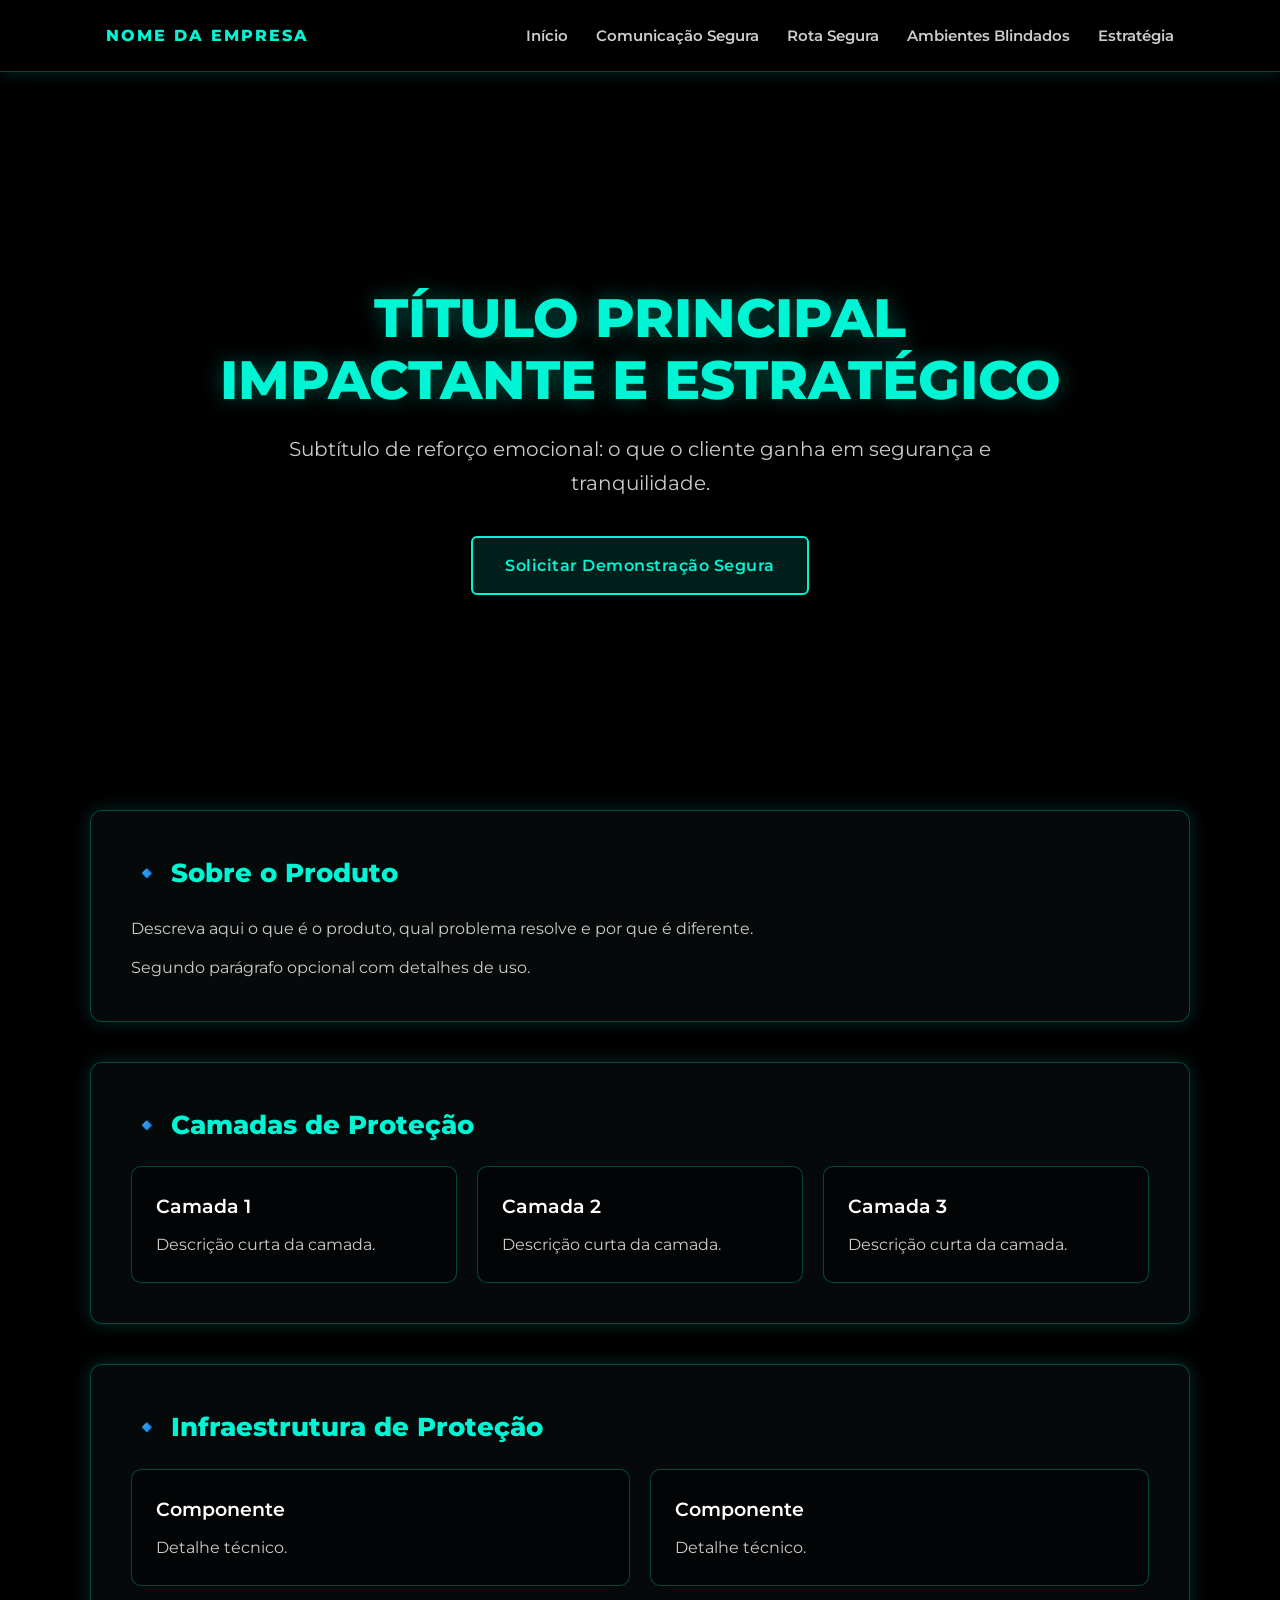
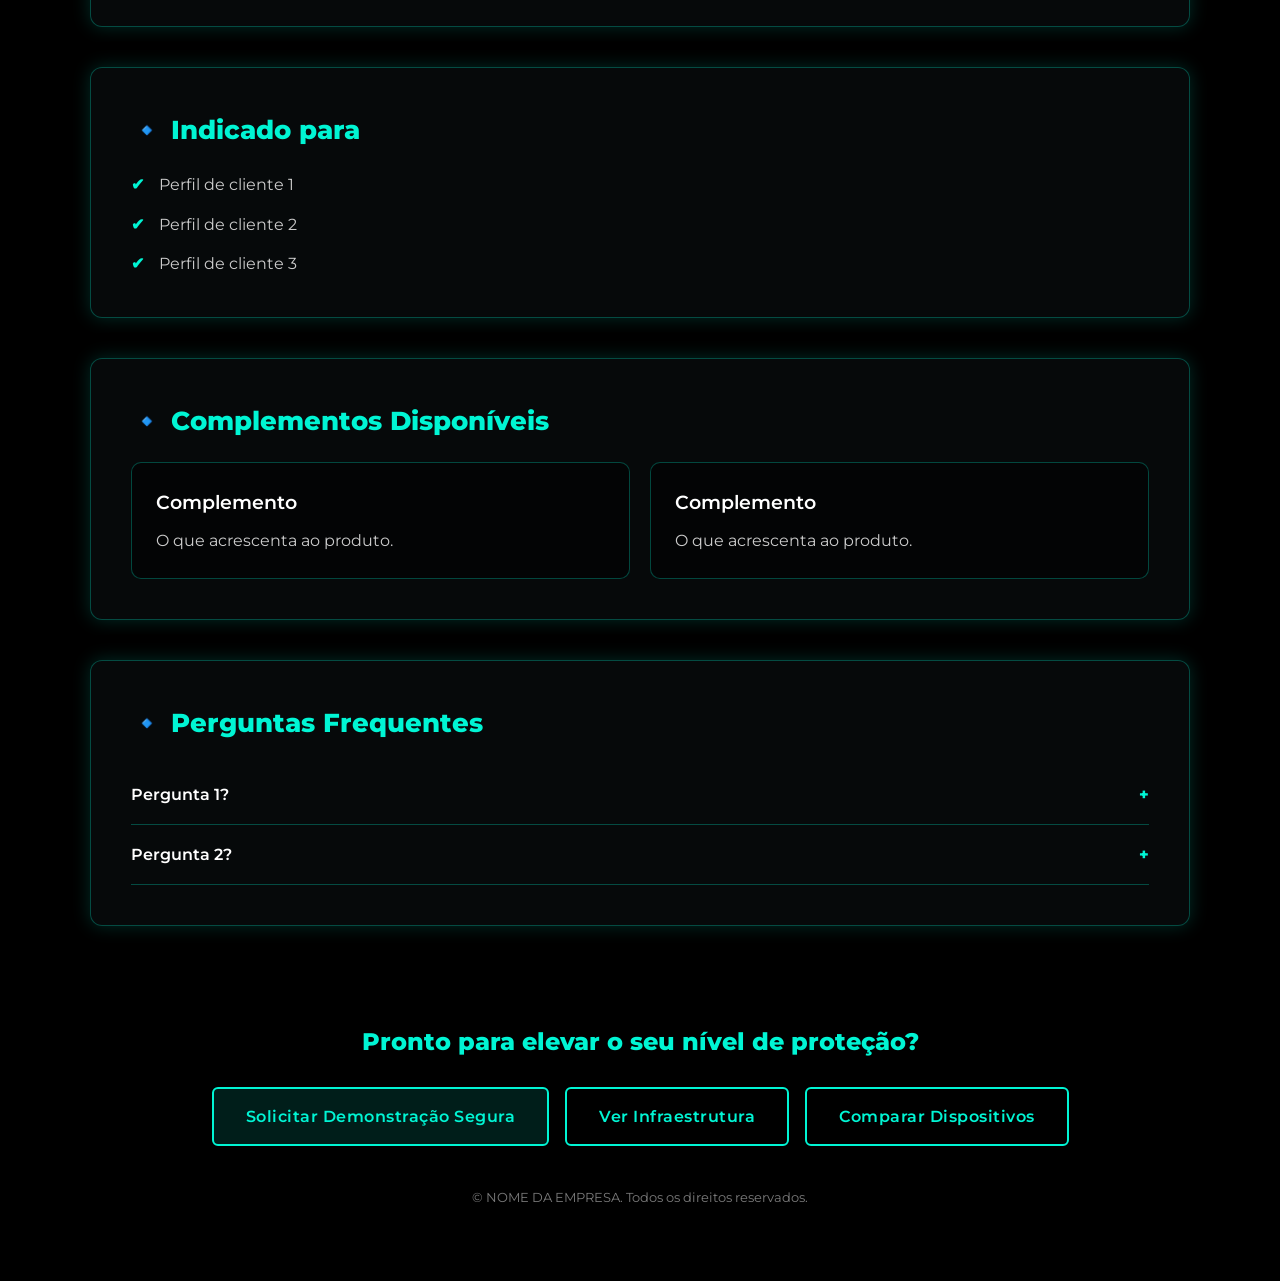
==== produto-base.html @ b9a1b408 "Modelo padrão das páginas de produto com menu fixo HTML base, CSS compartilhado (Montserrat, preto e" ====
<!DOCTYPE html>
<html lang="pt-BR">
<head>
  <meta charset="UTF-8">
  <meta name="viewport" content="width=device-width, initial-scale=1.0">
  <!-- TROCAR: nome do produto -->
  <title>NOME DO PRODUTO | NOME DA EMPRESA</title>
  <meta name="description" content="TROCAR: resumo do produto em uma frase.">

  <link rel="preconnect" href="https://fonts.googleapis.com">
  <link rel="preconnect" href="https://fonts.gstatic.com" crossorigin>
  <link href="https://fonts.googleapis.com/css2?family=Montserrat:wght@400;600;800&display=swap" rel="stylesheet">
  <link rel="stylesheet" href="css/produto.css">
</head>

<!-- TROCAR: imagem de fundo deste produto (ex.: img/fundo_mesh.png) -->
<body style="--fundo: url('img/fundo_nomeproduto.png');">

  <!-- ================= MENU FIXO (igual em todas as páginas) ================= -->
  <header class="menu-fixo">
    <div class="conteudo">
      <a href="index.html" class="logo">NOME DA EMPRESA</a>
      <button class="menu-toggle" aria-label="Abrir menu" aria-expanded="false">☰</button>
      <nav>
        <ul>
          <li><a href="index.html">Início</a></li>
          <li><a href="comunicacao-segura.html">Comunicação Segura</a></li>
          <li><a href="rota-segura.html">Rota Segura</a></li>
          <li><a href="ambientes-blindados.html">Ambientes Blindados</a></li>
          <li><a href="estrategia.html">Estratégia</a></li>
        </ul>
      </nav>
    </div>
  </header>

  <!-- ================= HERO ================= -->
  <section class="hero">
    <h1>TÍTULO PRINCIPAL IMPACTANTE E ESTRATÉGICO</h1>
    <p>Subtítulo de reforço emocional: o que o cliente ganha em segurança e tranquilidade.</p>
    <a href="#contato" class="btn btn-principal">Solicitar Demonstração Segura</a>
  </section>

  <main>
    <!-- ================= SOBRE O PRODUTO ================= -->
    <section class="section sobre">
      <h2>Sobre o Produto</h2>
      <p>Descreva aqui o que é o produto, qual problema resolve e por que é diferente.</p>
      <p>Segundo parágrafo opcional com detalhes de uso.</p>
    </section>

    <!-- ================= CAMADAS DE PROTEÇÃO ================= -->
    <section class="section protecao">
      <h2>Camadas de Proteção</h2>
      <div class="grade">
        <div class="cartao">
          <h3>Camada 1</h3>
          <p>Descrição curta da camada.</p>
        </div>
        <div class="cartao">
          <h3>Camada 2</h3>
          <p>Descrição curta da camada.</p>
        </div>
        <div class="cartao">
          <h3>Camada 3</h3>
          <p>Descrição curta da camada.</p>
        </div>
      </div>
    </section>

    <!-- ================= INFRAESTRUTURA (apague se não existir) ================= -->
    <section class="section infraestrutura" id="infraestrutura">
      <h2>Infraestrutura de Proteção</h2>
      <div class="grade">
        <div class="cartao">
          <h3>Componente</h3>
          <p>Detalhe técnico.</p>
        </div>
        <div class="cartao">
          <h3>Componente</h3>
          <p>Detalhe técnico.</p>
        </div>
      </div>
    </section>

    <!-- ================= INDICADO PARA ================= -->
    <section class="section indicado">
      <h2>Indicado para</h2>
      <ul class="lista-check">
        <li>Perfil de cliente 1</li>
        <li>Perfil de cliente 2</li>
        <li>Perfil de cliente 3</li>
      </ul>
    </section>

    <!-- ================= COMPLEMENTOS (opcional) ================= -->
    <section class="section complementos">
      <h2>Complementos Disponíveis</h2>
      <div class="grade">
        <div class="cartao">
          <h3>Complemento</h3>
          <p>O que acrescenta ao produto.</p>
        </div>
        <div class="cartao">
          <h3>Complemento</h3>
          <p>O que acrescenta ao produto.</p>
        </div>
      </div>
    </section>

    <!-- ================= PERGUNTAS FREQUENTES (opcional) ================= -->
    <section class="section faq">
      <h2>Perguntas Frequentes</h2>
      <details>
        <summary>Pergunta 1?</summary>
        <p>Resposta 1.</p>
      </details>
      <details>
        <summary>Pergunta 2?</summary>
        <p>Resposta 2.</p>
      </details>
    </section>
  </main>

  <!-- ================= RODAPÉ DE AÇÃO ================= -->
  <footer class="cta" id="contato">
    <h2>Pronto para elevar o seu nível de proteção?</h2>
    <div class="botoes">
      <!-- TROCAR: links reais (WhatsApp, formulário, etc.) -->
      <a href="#" class="btn btn-principal">Solicitar Demonstração Segura</a>
      <a href="#infraestrutura" class="btn">Ver Infraestrutura</a>
      <a href="comparar-dispositivos.html" class="btn">Comparar Dispositivos</a>
    </div>
    <small>© NOME DA EMPRESA. Todos os direitos reservados.</small>
  </footer>

  <script>
    // Menu no celular
    const toggle = document.querySelector('.menu-toggle');
    const nav = document.querySelector('.menu-fixo nav');
    toggle.addEventListener('click', () => {
      const aberto = nav.classList.toggle('aberto');
      toggle.setAttribute('aria-expanded', aberto);
    });
    // Destaca automaticamente o link da página atual
    const atual = location.pathname.split('/').pop() || 'index.html';
    document.querySelectorAll('.menu-fixo nav a').forEach(a => {
      if (a.getAttribute('href') === atual) a.classList.add('ativo');
    });
  </script>
</body>
</html>
---- css/produto.css ----
/* =========================================================
   PADRÃO DAS PÁGINAS DE PRODUTO
   Fonte: Montserrat 400/600/800 · Preto + turquesa #00f5d4
   A imagem de fundo de cada produto vem da variável --fundo,
   definida no <body> de cada página.
   ========================================================= */

:root {
  --preto: #000000;
  --texto: #cccccc;
  --titulo: #00f5d4;
  --caixa: rgba(8, 12, 14, 0.78);
  --borda: rgba(0, 245, 212, 0.28);
  --brilho: 0 0 18px rgba(0, 245, 212, 0.18);
  --brilho-forte: 0 0 24px rgba(0, 245, 212, 0.55);
  --altura-menu: 72px;
  --largura: 1100px;
  --fundo: none; /* sobrescrito em cada página */
}

* { box-sizing: border-box; margin: 0; padding: 0; }

html { scroll-behavior: smooth; scroll-padding-top: calc(var(--altura-menu) + 16px); }

body {
  font-family: "Montserrat", Arial, sans-serif;
  font-weight: 400;
  line-height: 1.7;
  color: var(--texto);
  background-color: var(--preto);
  background-image:
    linear-gradient(rgba(0, 0, 0, 0.55), rgba(0, 0, 0, 0.85)),
    var(--fundo);
  background-size: cover;
  background-position: center;
  background-attachment: fixed;
  padding-top: var(--altura-menu);
}

a { color: var(--titulo); }
img { max-width: 100%; display: block; }

/* ---------- MENU FIXO ---------- */
.menu-fixo {
  position: fixed;
  inset: 0 0 auto 0;
  height: var(--altura-menu);
  z-index: 100;
  background: rgba(0, 0, 0, 0.88);
  backdrop-filter: blur(8px);
  border-bottom: 1px solid var(--borda);
  box-shadow: var(--brilho);
}
.menu-fixo .conteudo {
  max-width: var(--largura);
  height: 100%;
  margin: 0 auto;
  padding: 0 16px;
  display: flex;
  align-items: center;
  justify-content: space-between;
}
.logo {
  font-weight: 800;
  letter-spacing: 2px;
  text-transform: uppercase;
  color: var(--titulo);
  text-decoration: none;
}
.menu-fixo nav ul { list-style: none; display: flex; gap: 28px; }
.menu-fixo nav a {
  color: var(--texto);
  text-decoration: none;
  font-weight: 600;
  font-size: 0.92rem;
  padding: 6px 0;
  border-bottom: 2px solid transparent;
  transition: color .2s, border-color .2s, text-shadow .2s;
}
.menu-fixo nav a:hover,
.menu-fixo nav a.ativo {
  color: var(--titulo);
  border-color: var(--titulo);
  text-shadow: 0 0 8px rgba(0, 245, 212, 0.6);
}
.menu-toggle {
  display: none;
  background: none;
  border: 1px solid var(--borda);
  color: var(--titulo);
  font-size: 1.4rem;
  width: 44px; height: 44px;
  border-radius: 6px;
  cursor: pointer;
}

/* ---------- HERO ---------- */
.hero {
  min-height: calc(90vh - var(--altura-menu));
  display: flex;
  flex-direction: column;
  align-items: center;
  justify-content: center;
  text-align: center;
  padding: 64px 16px;
}
.hero h1 {
  font-weight: 800;
  font-size: clamp(2rem, 5vw, 3.4rem);
  line-height: 1.15;
  color: var(--titulo);
  max-width: 900px;
  text-shadow: 0 0 22px rgba(0, 245, 212, 0.35);
}
.hero p {
  margin: 20px 0 36px;
  font-size: clamp(1rem, 2vw, 1.25rem);
  max-width: 720px;
}

/* ---------- SEÇÕES (caixas escuras translúcidas) ---------- */
.section {
  max-width: var(--largura);
  margin: 0 auto 40px;
  padding: 40px;
  background: var(--caixa);
  border: 1px solid var(--borda);
  border-radius: 12px;
  box-shadow: var(--brilho), 0 10px 30px rgba(0, 0, 0, 0.6);
  backdrop-filter: blur(4px);
}
.section h2 {
  font-weight: 800;
  font-size: 1.6rem;
  color: var(--titulo);
  margin-bottom: 20px;
}
.section h2::before { content: "🔹 "; }
.section h3 { font-weight: 600; color: #ffffff; margin-bottom: 8px; }
.section p + p { margin-top: 12px; }

/* Grade de cartões (camadas, infraestrutura, complementos) */
.grade {
  display: grid;
  grid-template-columns: repeat(auto-fit, minmax(240px, 1fr));
  gap: 20px;
}
.cartao {
  padding: 24px;
  border: 1px solid var(--borda);
  border-radius: 10px;
  background: rgba(0, 0, 0, 0.45);
  transition: transform .2s, box-shadow .2s;
}
.cartao:hover { transform: translateY(-3px); box-shadow: var(--brilho-forte); }

/* Lista com marcador turquesa (indicado para) */
.lista-check { list-style: none; display: grid; gap: 12px; }
.lista-check li { padding-left: 28px; position: relative; }
.lista-check li::before {
  content: "✔";
  position: absolute; left: 0;
  color: var(--titulo);
  font-weight: 800;
}

/* FAQ */
.faq details {
  border-bottom: 1px solid var(--borda);
  padding: 16px 0;
}
.faq summary {
  cursor: pointer;
  font-weight: 600;
  color: #ffffff;
  list-style: none;
}
.faq summary::after { content: "+"; float: right; color: var(--titulo); font-weight: 800; }
.faq details[open] summary::after { content: "−"; }
.faq details p { margin-top: 10px; }

/* ---------- BOTÕES ---------- */
.btn {
  display: inline-block;
  padding: 14px 32px;
  border: 2px solid var(--titulo);
  border-radius: 6px;
  background: transparent;
  color: var(--titulo);
  font-family: inherit;
  font-weight: 600;
  text-decoration: none;
  letter-spacing: .5px;
  transition: background .2s, color .2s, box-shadow .2s;
}
.btn:hover,
.btn:focus-visible {
  background: var(--titulo);
  color: var(--preto);
  box-shadow: var(--brilho-forte);
  outline: none;
}
.btn-principal { background: rgba(0, 245, 212, 0.12); }

/* ---------- RODAPÉ DE AÇÃO ---------- */
.cta {
  max-width: var(--largura);
  margin: 0 auto;
  padding: 56px 16px 72px;
  text-align: center;
}
.cta h2 { color: var(--titulo); font-weight: 800; margin-bottom: 24px; }
.cta .botoes { display: flex; flex-wrap: wrap; justify-content: center; gap: 16px; }
.cta small { display: block; margin-top: 40px; opacity: .6; }

/* ---------- RESPONSIVO ---------- */
@media (max-width: 860px) {
  .menu-toggle { display: block; }
  .menu-fixo nav {
    position: absolute;
    top: var(--altura-menu); left: 0; right: 0;
    background: rgba(0, 0, 0, 0.96);
    border-bottom: 1px solid var(--borda);
    display: none;
  }
  .menu-fixo nav.aberto { display: block; }
  .menu-fixo nav ul { flex-direction: column; gap: 0; padding: 8px 16px 16px; }
  .menu-fixo nav a { display: block; padding: 12px 0; }
  .section { margin: 0 16px 28px; padding: 28px 20px; }
  body { background-attachment: scroll; } /* fixed falha em iOS */
  .cta .btn { width: 100%; }
}
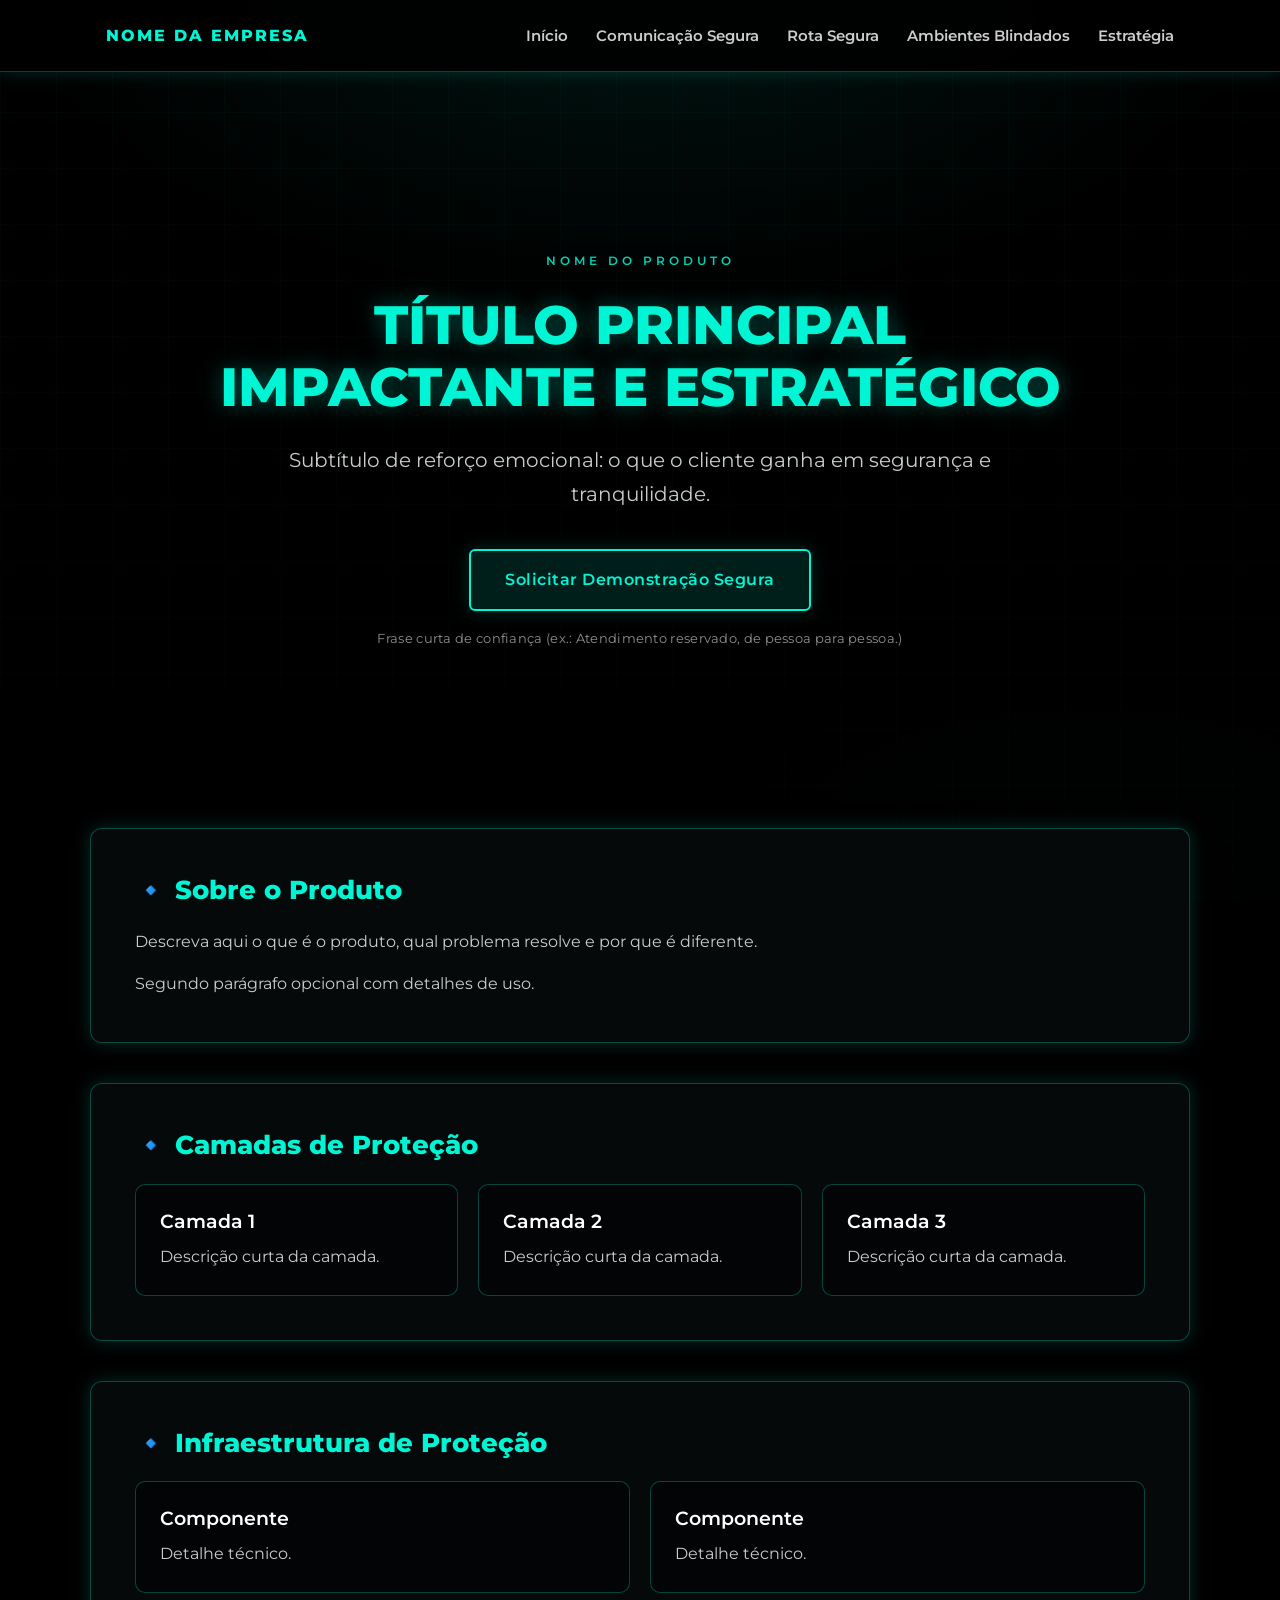
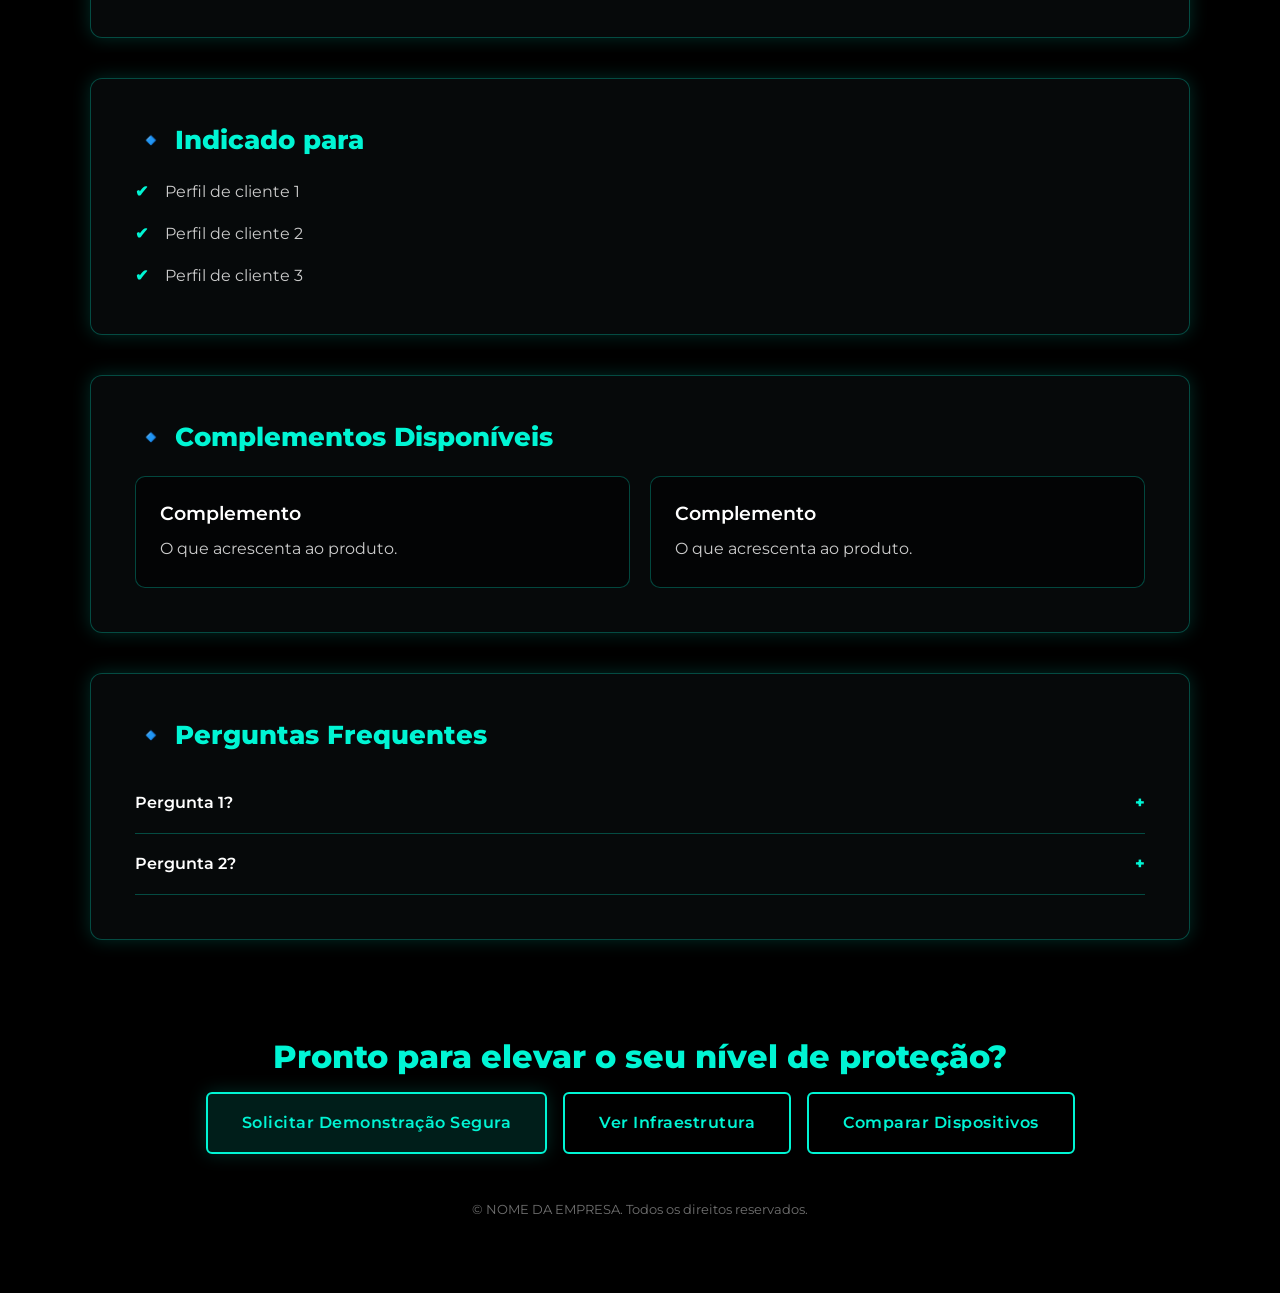
==== commit edaba376: "Site completo: início e quatro páginas de produto com copy de conversão Script compartilhado (menu, " ====
--- a/produto-base.html
+++ b/produto-base.html
@@ -11,6 +11,7 @@
   <link rel="preconnect" href="https://fonts.gstatic.com" crossorigin>
   <link href="https://fonts.googleapis.com/css2?family=Montserrat:wght@400;600;800&display=swap" rel="stylesheet">
   <link rel="stylesheet" href="css/produto.css">
+  <script src="js/site.js" defer></script>
 </head>
 
 <!-- TROCAR: imagem de fundo deste produto (ex.: img/fundo_mesh.png) -->
@@ -35,9 +36,11 @@
 
   <!-- ================= HERO ================= -->
   <section class="hero">
+    <span class="kicker">NOME DO PRODUTO</span>
     <h1>TÍTULO PRINCIPAL IMPACTANTE E ESTRATÉGICO</h1>
     <p>Subtítulo de reforço emocional: o que o cliente ganha em segurança e tranquilidade.</p>
     <a href="#contato" class="btn btn-principal">Solicitar Demonstração Segura</a>
+    <span class="nota">Frase curta de confiança (ex.: Atendimento reservado, de pessoa para pessoa.)</span>
   </section>
 
   <main>
@@ -133,19 +136,5 @@
     <small>© NOME DA EMPRESA. Todos os direitos reservados.</small>
   </footer>
 
-  <script>
-    // Menu no celular
-    const toggle = document.querySelector('.menu-toggle');
-    const nav = document.querySelector('.menu-fixo nav');
-    toggle.addEventListener('click', () => {
-      const aberto = nav.classList.toggle('aberto');
-      toggle.setAttribute('aria-expanded', aberto);
-    });
-    // Destaca automaticamente o link da página atual
-    const atual = location.pathname.split('/').pop() || 'index.html';
-    document.querySelectorAll('.menu-fixo nav a').forEach(a => {
-      if (a.getAttribute('href') === atual) a.classList.add('ativo');
-    });
-  </script>
 </body>
 </html>
--- a/css/produto.css
+++ b/css/produto.css
@@ -1,14 +1,16 @@
 /* =========================================================
-   PADRÃO DAS PÁGINAS DE PRODUTO
+   PADRÃO DO SITE (página inicial + páginas de produto)
    Fonte: Montserrat 400/600/800 · Preto + turquesa #00f5d4
-   A imagem de fundo de cada produto vem da variável --fundo,
-   definida no <body> de cada página.
+   A imagem de fundo de cada página vem da variável --fundo,
+   definida no <body>. Se a imagem não existir, aparece o
+   fundo tático padrão (grade + brilho turquesa).
    ========================================================= */
 
 :root {
   --preto: #000000;
   --texto: #cccccc;
   --titulo: #00f5d4;
+  --branco: #ffffff;
   --caixa: rgba(8, 12, 14, 0.78);
   --borda: rgba(0, 245, 212, 0.28);
   --brilho: 0 0 18px rgba(0, 245, 212, 0.18);
@@ -25,20 +27,41 @@
 body {
   font-family: "Montserrat", Arial, sans-serif;
   font-weight: 400;
-  line-height: 1.7;
+  line-height: 1.75;
   color: var(--texto);
   background-color: var(--preto);
-  background-image:
-    linear-gradient(rgba(0, 0, 0, 0.55), rgba(0, 0, 0, 0.85)),
-    var(--fundo);
-  background-size: cover;
-  background-position: center;
-  background-attachment: fixed;
   padding-top: var(--altura-menu);
+  -webkit-font-smoothing: antialiased;
+}
+
+/* Camada 1: fundo tático padrão (aparece se não houver imagem) */
+body::before {
+  content: "";
+  position: fixed;
+  inset: 0;
+  z-index: -2;
+  background:
+    radial-gradient(ellipse 70% 50% at 50% 0%, rgba(0, 245, 212, 0.16), transparent 70%),
+    radial-gradient(ellipse 50% 40% at 85% 100%, rgba(0, 245, 212, 0.08), transparent 70%),
+    linear-gradient(rgba(0, 245, 212, 0.05) 1px, transparent 1px) 0 0 / 56px 56px,
+    linear-gradient(90deg, rgba(0, 245, 212, 0.05) 1px, transparent 1px) 0 0 / 56px 56px,
+    var(--preto);
+}
+/* Camada 2: imagem do produto + escurecimento para leitura */
+body::after {
+  content: "";
+  position: fixed;
+  inset: 0;
+  z-index: -1;
+  background:
+    linear-gradient(rgba(0, 0, 0, 0.45), rgba(0, 0, 0, 0.85)),
+    var(--fundo) center / cover no-repeat;
+  pointer-events: none;
 }
 
 a { color: var(--titulo); }
 img { max-width: 100%; display: block; }
+strong { color: var(--branco); font-weight: 600; }
 
 /* ---------- MENU FIXO ---------- */
 .menu-fixo {
@@ -96,7 +119,7 @@
 
 /* ---------- HERO ---------- */
 .hero {
-  min-height: calc(90vh - var(--altura-menu));
+  min-height: calc(92vh - var(--altura-menu));
   display: flex;
   flex-direction: column;
   align-items: center;
@@ -104,25 +127,41 @@
   text-align: center;
   padding: 64px 16px;
 }
+.kicker {
+  font-size: 0.78rem;
+  font-weight: 600;
+  letter-spacing: 4px;
+  text-transform: uppercase;
+  color: var(--titulo);
+  margin-bottom: 22px;
+  opacity: .85;
+}
 .hero h1 {
   font-weight: 800;
   font-size: clamp(2rem, 5vw, 3.4rem);
   line-height: 1.15;
   color: var(--titulo);
-  max-width: 900px;
+  max-width: 920px;
   text-shadow: 0 0 22px rgba(0, 245, 212, 0.35);
 }
 .hero p {
-  margin: 20px 0 36px;
-  font-size: clamp(1rem, 2vw, 1.25rem);
+  margin: 24px 0 38px;
+  font-size: clamp(1rem, 2vw, 1.22rem);
   max-width: 720px;
+}
+.nota {
+  display: block;
+  margin-top: 16px;
+  font-size: 0.82rem;
+  opacity: .7;
+  letter-spacing: .3px;
 }
 
 /* ---------- SEÇÕES (caixas escuras translúcidas) ---------- */
 .section {
   max-width: var(--largura);
   margin: 0 auto 40px;
-  padding: 40px;
+  padding: 44px;
   background: var(--caixa);
   border: 1px solid var(--borda);
   border-radius: 12px;
@@ -132,12 +171,19 @@
 .section h2 {
   font-weight: 800;
   font-size: 1.6rem;
-  color: var(--titulo);
-  margin-bottom: 20px;
+  line-height: 1.3;
+  color: var(--titulo);
+  margin-bottom: 22px;
 }
 .section h2::before { content: "🔹 "; }
-.section h3 { font-weight: 600; color: #ffffff; margin-bottom: 8px; }
-.section p + p { margin-top: 12px; }
+.section h3 { font-weight: 600; color: var(--branco); margin-bottom: 8px; line-height: 1.4; }
+.section p + p { margin-top: 14px; }
+.section .abertura {
+  font-size: 1.15rem;
+  color: var(--branco);
+  margin-bottom: 14px;
+}
+.section .intro { margin: -8px 0 24px; max-width: 760px; }
 
 /* Grade de cartões (camadas, infraestrutura, complementos) */
 .grade {
@@ -146,23 +192,70 @@
   gap: 20px;
 }
 .cartao {
+  display: block;
   padding: 24px;
   border: 1px solid var(--borda);
   border-radius: 10px;
   background: rgba(0, 0, 0, 0.45);
-  transition: transform .2s, box-shadow .2s;
-}
-.cartao:hover { transform: translateY(-3px); box-shadow: var(--brilho-forte); }
+  color: inherit;
+  text-decoration: none;
+  transition: transform .2s, box-shadow .2s, border-color .2s;
+}
+.cartao:hover { transform: translateY(-3px); box-shadow: var(--brilho-forte); border-color: var(--titulo); }
+.cartao .mais {
+  display: inline-block;
+  margin-top: 14px;
+  font-weight: 600;
+  font-size: .9rem;
+  color: var(--titulo);
+}
+
+@media (min-width: 700px) { .grade-2 { grid-template-columns: repeat(2, 1fr); } }
+
+/* Passos numerados (como trabalhamos) */
+.passos { list-style: none; counter-reset: passo; display: grid; gap: 20px;
+  grid-template-columns: repeat(auto-fit, minmax(220px, 1fr)); }
+.passos li { counter-increment: passo; position: relative; padding-top: 48px; }
+.passos li::before {
+  content: "0" counter(passo);
+  position: absolute; top: 0; left: 0;
+  font-weight: 800; font-size: 1.7rem;
+  color: var(--titulo);
+  text-shadow: 0 0 14px rgba(0, 245, 212, 0.45);
+}
 
 /* Lista com marcador turquesa (indicado para) */
-.lista-check { list-style: none; display: grid; gap: 12px; }
-.lista-check li { padding-left: 28px; position: relative; }
+.lista-check { list-style: none; display: grid; gap: 14px; }
+.lista-check li { padding-left: 30px; position: relative; }
 .lista-check li::before {
   content: "✔";
   position: absolute; left: 0;
   color: var(--titulo);
   font-weight: 800;
 }
+
+/* Frase de impacto entre seções */
+.citacao {
+  max-width: 860px;
+  margin: 72px auto;
+  padding: 0 16px;
+  text-align: center;
+  font-weight: 600;
+  font-size: clamp(1.25rem, 3vw, 1.75rem);
+  line-height: 1.45;
+  color: var(--branco);
+}
+.citacao span { color: var(--titulo); text-shadow: 0 0 16px rgba(0, 245, 212, 0.4); }
+
+/* Tabela de comparação */
+.tabela-wrap { overflow-x: auto; }
+.tabela-comparar { width: 100%; border-collapse: collapse; min-width: 520px; }
+.tabela-comparar th,
+.tabela-comparar td { padding: 14px 16px; text-align: left; border-bottom: 1px solid var(--borda); }
+.tabela-comparar th { color: var(--branco); font-weight: 600; font-size: .92rem; }
+.tabela-comparar td:nth-child(2) { opacity: .65; }
+.tabela-comparar th:last-child,
+.tabela-comparar td:last-child { color: var(--titulo); font-weight: 600; }
 
 /* FAQ */
 .faq details {
@@ -172,17 +265,20 @@
 .faq summary {
   cursor: pointer;
   font-weight: 600;
-  color: #ffffff;
+  color: var(--branco);
   list-style: none;
-}
-.faq summary::after { content: "+"; float: right; color: var(--titulo); font-weight: 800; }
+  padding-right: 28px;
+  position: relative;
+}
+.faq summary::-webkit-details-marker { display: none; }
+.faq summary::after { content: "+"; position: absolute; right: 0; top: 0; color: var(--titulo); font-weight: 800; }
 .faq details[open] summary::after { content: "−"; }
 .faq details p { margin-top: 10px; }
 
 /* ---------- BOTÕES ---------- */
 .btn {
   display: inline-block;
-  padding: 14px 32px;
+  padding: 15px 34px;
   border: 2px solid var(--titulo);
   border-radius: 6px;
   background: transparent;
@@ -190,6 +286,7 @@
   font-family: inherit;
   font-weight: 600;
   text-decoration: none;
+  text-align: center;
   letter-spacing: .5px;
   transition: background .2s, color .2s, box-shadow .2s;
 }
@@ -200,7 +297,7 @@
   box-shadow: var(--brilho-forte);
   outline: none;
 }
-.btn-principal { background: rgba(0, 245, 212, 0.12); }
+.btn-principal { background: rgba(0, 245, 212, 0.12); box-shadow: var(--brilho); }
 
 /* ---------- RODAPÉ DE AÇÃO ---------- */
 .cta {
@@ -209,9 +306,18 @@
   padding: 56px 16px 72px;
   text-align: center;
 }
-.cta h2 { color: var(--titulo); font-weight: 800; margin-bottom: 24px; }
+.cta h2 { color: var(--titulo); font-weight: 800; font-size: clamp(1.4rem, 3vw, 2rem); line-height: 1.3; margin-bottom: 14px; }
+.cta > p { max-width: 640px; margin: 0 auto 30px; }
 .cta .botoes { display: flex; flex-wrap: wrap; justify-content: center; gap: 16px; }
-.cta small { display: block; margin-top: 40px; opacity: .6; }
+.cta small { display: block; margin-top: 44px; opacity: .55; }
+
+/* ---------- ENTRADA SUAVE AO ROLAR ---------- */
+.js .revelar { opacity: 0; transform: translateY(24px); transition: opacity .8s ease, transform .8s ease; }
+.js .revelar.visivel { opacity: 1; transform: none; }
+@media (prefers-reduced-motion: reduce) {
+  html { scroll-behavior: auto; }
+  .js .revelar { opacity: 1; transform: none; transition: none; }
+}
 
 /* ---------- RESPONSIVO ---------- */
 @media (max-width: 860px) {
@@ -226,7 +332,9 @@
   .menu-fixo nav.aberto { display: block; }
   .menu-fixo nav ul { flex-direction: column; gap: 0; padding: 8px 16px 16px; }
   .menu-fixo nav a { display: block; padding: 12px 0; }
-  .section { margin: 0 16px 28px; padding: 28px 20px; }
-  body { background-attachment: scroll; } /* fixed falha em iOS */
+  .section { margin: 0 16px 28px; padding: 30px 20px; }
+  .section h2 { font-size: 1.35rem; }
   .cta .btn { width: 100%; }
-}
+  .tabela-comparar { min-width: 0; font-size: .82rem; }
+  .tabela-comparar th, .tabela-comparar td { padding: 12px 6px; }
+}
